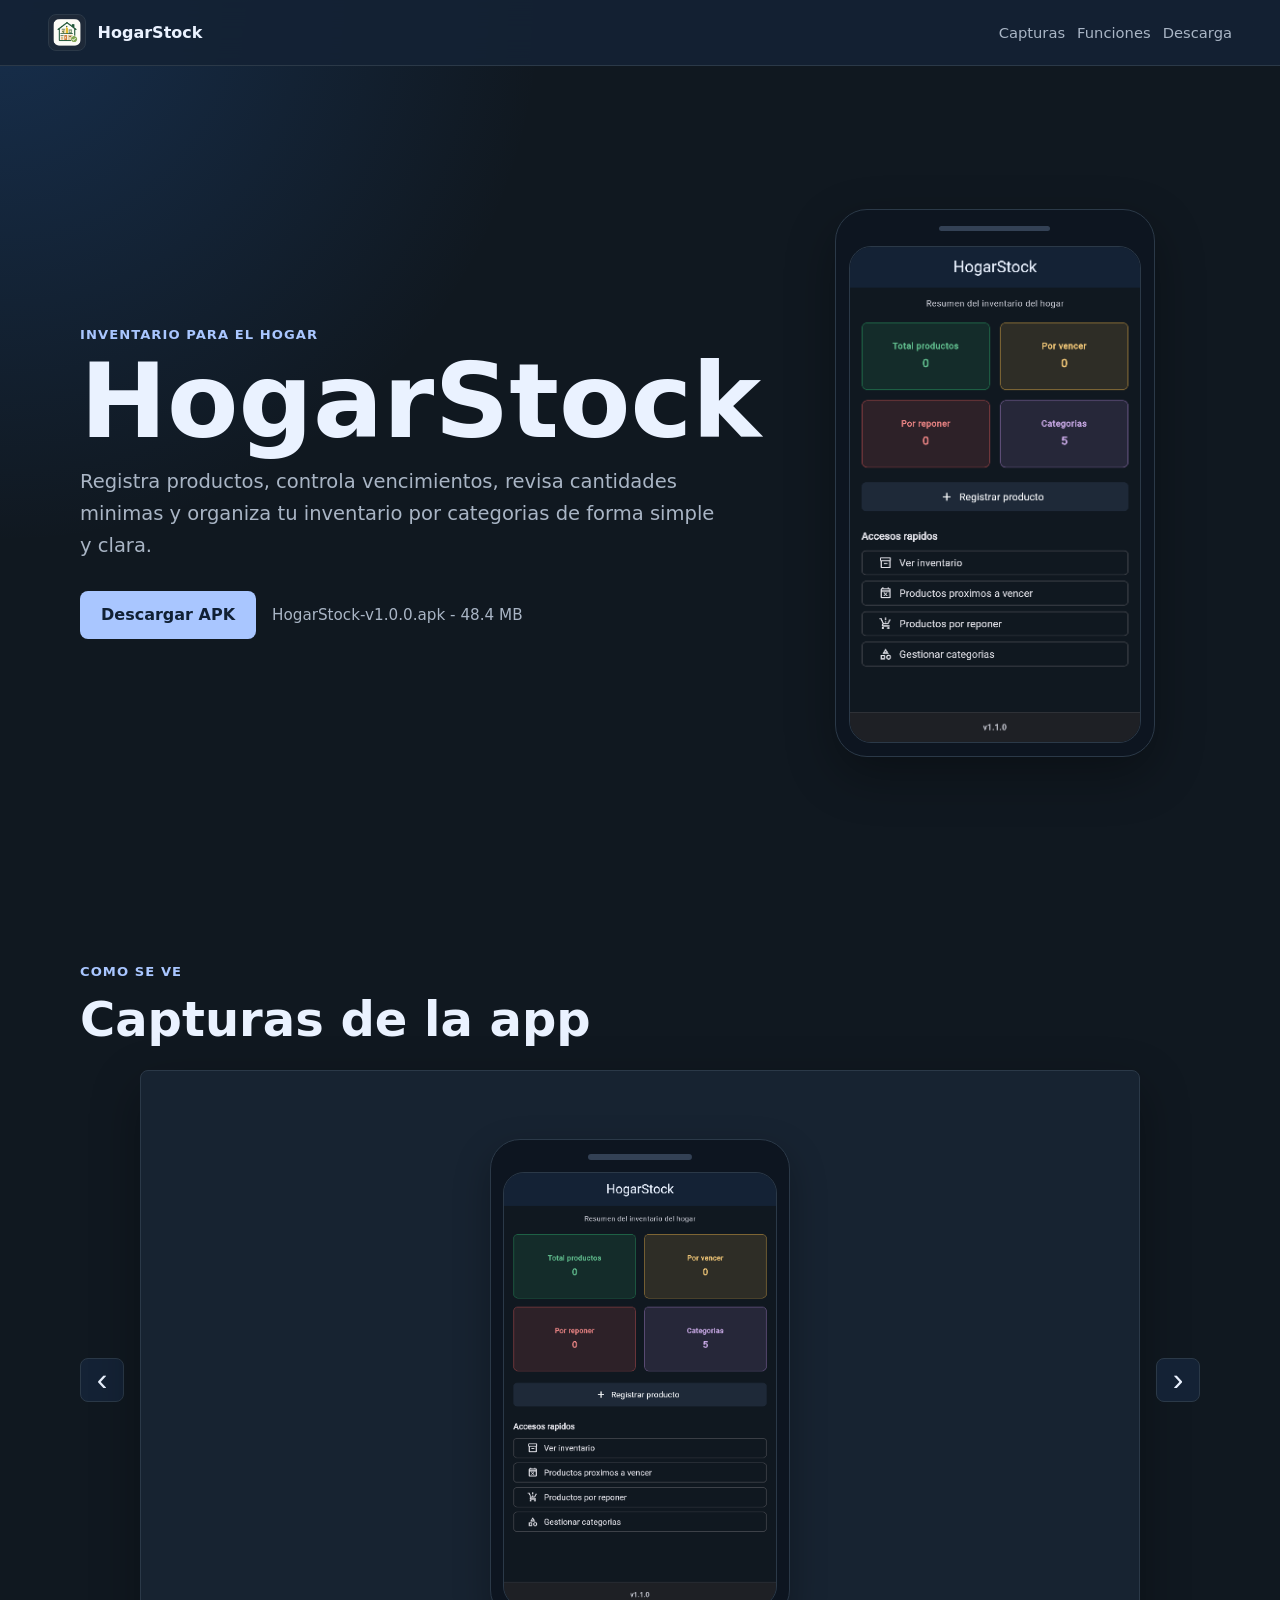
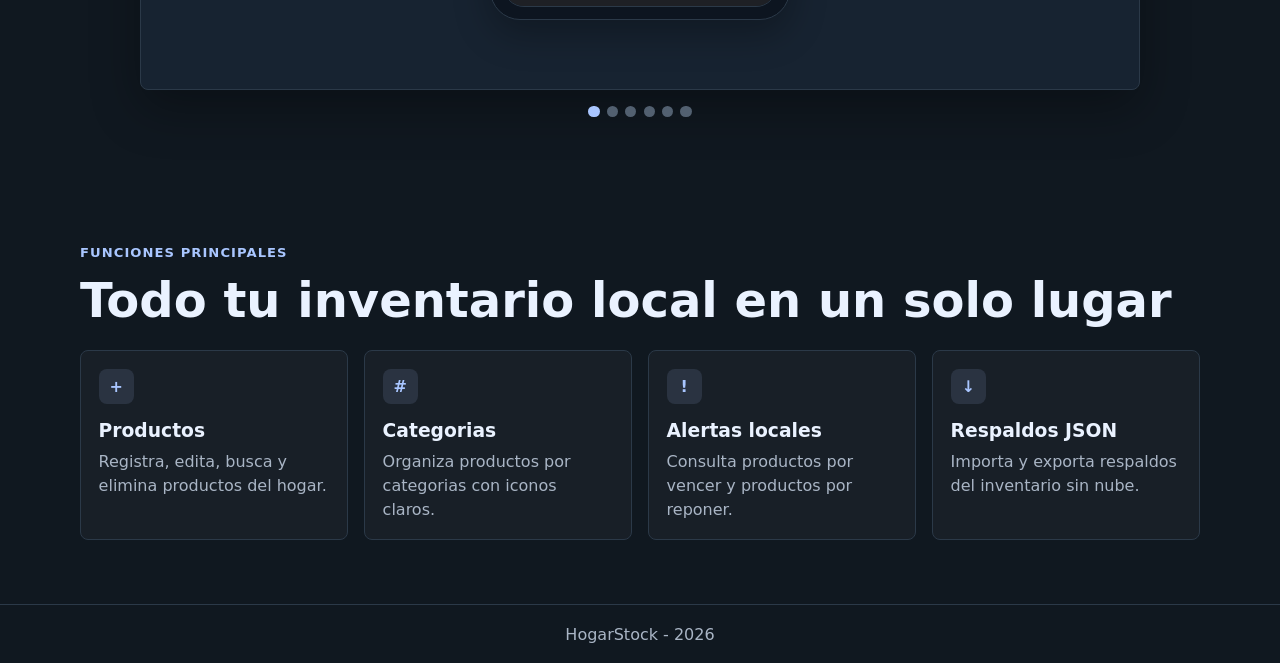
==== website/index.html @ a5e16e0a "feat: implement GitHub Actions workflow for website deployment and enhance web assets" ====
<!doctype html>
<html lang="es">
  <head>
    <meta charset="utf-8" />
    <meta name="viewport" content="width=device-width, initial-scale=1" />
    <meta
      name="description"
      content="HogarStock es una app para gestionar el inventario del hogar con productos, categorias, imagenes, vencimientos y exportacion local."
    />
    <title>HogarStock | Inventario del hogar</title>
    <link rel="icon" type="image/png" href="./img/icon.png" />
    <link rel="apple-touch-icon" href="./img/icon.png" />
    <link rel="stylesheet" href="./css/styles.css?v=20260621-cursor2" />
  </head>
  <body>
    <header class="topbar">
      <a class="brand" href="#inicio" aria-label="Ir al inicio">
        <img class="brand-mark" src="./img/icon.png" alt="" aria-hidden="true" />
        <span>HogarStock</span>
      </a>
      <nav class="nav" aria-label="Secciones principales">
        <a href="#capturas">Capturas</a>
        <a href="#funciones">Funciones</a>
        <a href="#downloadButton">Descarga</a>
      </nav>
    </header>

    <main id="inicio">
      <section class="hero">
        <div class="hero-content">
          <p class="eyebrow">Inventario para el hogar</p>
          <h1>HogarStock</h1>
          <p class="hero-copy">
            Registra productos, controla vencimientos, revisa cantidades minimas
            y organiza tu inventario por categorias de forma simple y clara.
          </p>
          <div class="hero-actions">
            <a class="primary-button disabled" id="downloadButton" href="#" aria-disabled="true">
              APK no disponible
            </a>
            <span class="download-meta" id="downloadMeta">
              Buscando ultima version...
            </span>
          </div>
        </div>

        <aside class="phone-preview" aria-label="Vista previa de HogarStock">
          <div class="phone-shell">
            <div class="phone-bar"></div>
            <img
              class="phone-screen"
              src="./img/home.png"
              alt="Pantalla de resumen de inventario en HogarStock"
            />
          </div>
        </aside>
      </section>

      <section class="section" id="capturas">
        <div class="section-heading">
          <p class="eyebrow">Como se ve</p>
          <h2>Capturas de la app</h2>
        </div>
        <div class="carousel" data-carousel>
          <button class="carousel-button" type="button" data-prev aria-label="Captura anterior">
            &#8249;
          </button>
          <div class="carousel-stage" id="carouselStage">
            <div class="empty-state">
              Agrega imagenes en <code>website/captures/</code> para mostrarlas aqui.
            </div>
          </div>
          <button class="carousel-button" type="button" data-next aria-label="Captura siguiente">
            &#8250;
          </button>
        </div>
        <div class="carousel-dots" id="carouselDots" aria-label="Selector de capturas"></div>
      </section>

      <section class="section features" id="funciones">
        <div class="section-heading">
          <p class="eyebrow">Funciones principales</p>
          <h2>Todo tu inventario local en un solo lugar</h2>
        </div>
        <div class="feature-grid">
          <article>
            <span class="feature-icon" aria-hidden="true">+</span>
            <h3>Productos</h3>
            <p>Registra, edita, busca y elimina productos del hogar.</p>
          </article>
          <article>
            <span class="feature-icon" aria-hidden="true">#</span>
            <h3>Categorias</h3>
            <p>Organiza productos por categorias con iconos claros.</p>
          </article>
          <article>
            <span class="feature-icon" aria-hidden="true">!</span>
            <h3>Alertas locales</h3>
            <p>Consulta productos por vencer y productos por reponer.</p>
          </article>
          <article>
            <span class="feature-icon" aria-hidden="true">&#8595;</span>
            <h3>Respaldos JSON</h3>
            <p>Importa y exporta respaldos del inventario sin nube.</p>
          </article>
        </div>
      </section>
    </main>

    <footer class="footer">
      <span>HogarStock - <span id="currentYear"></span></span>
    </footer>

    <script src="./js/app.js?v=20260621-cursor2" defer></script>
  </body>
</html>
---- website/css/styles.css ----
:root {
  color-scheme: dark;
  --bg: #101820;
  --surface: #172331;
  --surface-2: #142235;
  --line: #2b3948;
  --text: #eaf2ff;
  --muted: #a9b5c5;
  --primary: #a9c6ff;
  --primary-strong: #2f80ed;
  --success: #71d18b;
  --warning: #f3c969;
  --radius: 8px;
  --shadow: 0 18px 50px rgba(0, 0, 0, 0.32);
}

* {
  box-sizing: border-box;
}

html {
  scroll-behavior: smooth;
}

body {
  margin: 0;
  min-width: 320px;
  background:
    radial-gradient(circle at top left, rgba(47, 128, 237, 0.22), transparent 34rem),
    var(--bg);
  color: var(--text);
  font-family:
    Inter, ui-sans-serif, system-ui, -apple-system, BlinkMacSystemFont, "Segoe UI",
    sans-serif;
}

a,
button {
  color: inherit;
  cursor: pointer;
}

.topbar {
  position: sticky;
  top: 0;
  z-index: 20;
  display: flex;
  align-items: center;
  justify-content: space-between;
  gap: 1rem;
  padding: 0.85rem clamp(1rem, 4vw, 3rem);
  background: rgba(20, 34, 53, 0.92);
  border-bottom: 1px solid var(--line);
  backdrop-filter: blur(14px);
}

.brand,
.nav {
  display: flex;
  align-items: center;
  gap: 0.75rem;
}

.brand {
  text-decoration: none;
  font-weight: 800;
  cursor: pointer !important;
}

.brand * {
  cursor: pointer !important;
}

.brand-mark {
  width: 2.35rem;
  height: 2.35rem;
  object-fit: contain;
  border-radius: var(--radius);
  background: #1e2938;
  border: 1px solid var(--line);
}

.nav a {
  color: var(--muted);
  font-size: 0.92rem;
  text-decoration: none;
  cursor: pointer !important;
}

.nav a * {
  cursor: pointer !important;
}

.nav a:hover {
  color: var(--text);
}

.hero,
.section {
  width: min(1120px, calc(100% - 2rem));
  margin: 0 auto;
}

.hero {
  display: grid;
  grid-template-columns: minmax(0, 1.12fr) minmax(280px, 0.72fr);
  gap: clamp(2rem, 6vw, 4.5rem);
  align-items: center;
  min-height: calc(100vh - 4.1rem);
  padding: 3rem 0;
}

.eyebrow {
  margin: 0 0 0.75rem;
  color: var(--primary);
  font-size: 0.82rem;
  font-weight: 800;
  letter-spacing: 0.08em;
  text-transform: uppercase;
}

h1,
h2,
h3,
p {
  margin-top: 0;
}

h1 {
  margin-bottom: 1rem;
  font-size: clamp(3rem, 9vw, 6.5rem);
  line-height: 0.92;
}

h2 {
  margin-bottom: 0.85rem;
  font-size: clamp(1.8rem, 4vw, 3rem);
}

.hero-copy {
  max-width: 42rem;
  color: var(--muted);
  font-size: clamp(1rem, 2.2vw, 1.22rem);
  line-height: 1.65;
}

.hero-actions {
  display: flex;
  flex-wrap: wrap;
  align-items: center;
  gap: 1rem;
  margin-top: 1.8rem;
}

.primary-button {
  display: inline-flex;
  align-items: center;
  justify-content: center;
  min-height: 3rem;
  padding: 0.8rem 1.25rem;
  border-radius: var(--radius);
  background: var(--primary);
  color: #102034;
  font-weight: 800;
  text-decoration: none;
  border: 1px solid transparent;
  cursor: pointer !important;
  scroll-margin-top: 6rem;
  transition:
    background 160ms ease,
    box-shadow 160ms ease,
    outline-color 160ms ease;
}

.primary-button:not(.disabled):hover {
  background: #c4d8ff;
}

.primary-button.disabled {
  cursor: not-allowed !important;
  background: #334155;
  color: var(--muted);
  border-color: var(--line);
}

.primary-button.download-focus {
  box-shadow: 0 0 0 5px rgba(169, 198, 255, 0.24);
  outline: 2px solid var(--primary);
  outline-offset: 4px;
}

.download-meta {
  color: var(--muted);
  font-size: 0.95rem;
}

.phone-preview {
  display: flex;
  justify-content: center;
}

.phone-shell {
  width: min(320px, 100%);
  padding: 0.8rem;
  background: #0d1520;
  border: 1px solid var(--line);
  border-radius: 32px;
  box-shadow: var(--shadow);
}

.phone-bar {
  width: 38%;
  height: 0.35rem;
  margin: 0.2rem auto 0.9rem;
  border-radius: 999px;
  background: #334155;
}

.phone-screen {
  display: block;
  width: 100%;
  height: auto;
  border-radius: 22px;
  background: var(--surface);
  border: 1px solid var(--line);
}

.feature-grid article {
  border: 1px solid var(--line);
  border-radius: var(--radius);
  background: rgba(255, 255, 255, 0.03);
}

.section {
  padding: 4rem 0;
}

.section-heading {
  margin-bottom: 1.4rem;
}

.carousel {
  display: grid;
  grid-template-columns: auto minmax(0, 1fr) auto;
  gap: 1rem;
  align-items: center;
}

.carousel-stage {
  min-height: clamp(260px, 58vw, 620px);
  display: grid;
  place-items: center;
  overflow: hidden;
  border: 1px solid var(--line);
  border-radius: var(--radius);
  background: var(--surface);
  box-shadow: var(--shadow);
}

.capture-phone-shell {
  width: min(300px, 86%);
  max-height: clamp(250px, 56vw, 590px);
  display: flex;
  flex-direction: column;
  align-items: center;
  padding: 0.75rem;
  background: #0d1520;
  border: 1px solid var(--line);
  border-radius: 30px;
  box-shadow: 0 14px 36px rgba(0, 0, 0, 0.28);
  will-change: opacity, transform;
}

.capture-phone-shell.is-entering-next {
  animation: carousel-enter-next 280ms ease-out both;
}

.capture-phone-shell.is-entering-prev {
  animation: carousel-enter-prev 280ms ease-out both;
}

.capture-phone-bar {
  width: 38%;
  height: 0.34rem;
  flex: 0 0 auto;
  margin: 0.15rem auto 0.75rem;
  border-radius: 999px;
  background: #334155;
}

.capture-phone-screen {
  display: block;
  width: auto;
  max-width: 100%;
  max-height: calc(clamp(250px, 56vw, 590px) - 2rem);
  min-height: 0;
  border: 1px solid var(--line);
  border-radius: 21px;
  background: var(--surface);
  object-fit: contain;
}

.carousel-button {
  width: 2.75rem;
  height: 2.75rem;
  border: 1px solid var(--line);
  border-radius: var(--radius);
  background: var(--surface-2);
  color: var(--text);
  font-size: 2rem;
  cursor: pointer;
}

.carousel-button:disabled {
  cursor: not-allowed;
  opacity: 0.35;
}

.carousel-dots {
  display: flex;
  justify-content: center;
  gap: 0.45rem;
  margin-top: 1rem;
}

.carousel-dots button {
  width: 0.7rem;
  height: 0.7rem;
  padding: 0;
  border: 0;
  border-radius: 999px;
  background: #526070;
  cursor: pointer;
}

.carousel-dots button.active {
  background: var(--primary);
}

@keyframes carousel-enter-next {
  from {
    opacity: 0;
    transform: translateX(1.2rem) scale(0.985);
  }

  to {
    opacity: 1;
    transform: translateX(0) scale(1);
  }
}

@keyframes carousel-enter-prev {
  from {
    opacity: 0;
    transform: translateX(-1.2rem) scale(0.985);
  }

  to {
    opacity: 1;
    transform: translateX(0) scale(1);
  }
}

@media (prefers-reduced-motion: reduce) {
  .capture-phone-shell.is-entering-next,
  .capture-phone-shell.is-entering-prev {
    animation: carousel-fade-in 120ms ease-out both;
  }

  @keyframes carousel-fade-in {
    from {
      opacity: 0;
    }

    to {
      opacity: 1;
    }
  }
}

.empty-state {
  max-width: 28rem;
  padding: 2rem;
  color: var(--muted);
  text-align: center;
  line-height: 1.5;
}

.empty-state code {
  color: var(--primary);
}

.feature-grid {
  display: grid;
  grid-template-columns: repeat(4, 1fr);
  gap: 1rem;
}

.feature-grid article {
  padding: 1.1rem;
}

.feature-icon {
  display: grid;
  width: 2.2rem;
  height: 2.2rem;
  margin-bottom: 1rem;
  place-items: center;
  border-radius: var(--radius);
  background: rgba(169, 198, 255, 0.12);
  color: var(--primary);
  font-weight: 900;
}

.feature-grid h3 {
  margin-bottom: 0.55rem;
}

.feature-grid p {
  margin: 0;
  color: var(--muted);
  line-height: 1.5;
}

.footer {
  display: flex;
  justify-content: center;
  padding: 1.2rem clamp(1rem, 4vw, 3rem);
  color: var(--muted);
  text-align: center;
  border-top: 1px solid var(--line);
}

@media (max-width: 820px) {
  .nav {
    display: none;
  }

  .hero {
    grid-template-columns: 1fr;
    min-height: auto;
  }

  .phone-preview {
    order: -1;
  }

  .feature-grid {
    grid-template-columns: repeat(2, 1fr);
  }
}

@media (max-width: 560px) {
  .carousel {
    grid-template-columns: 1fr;
  }

  .carousel-button {
    width: 100%;
  }

  .feature-grid {
    grid-template-columns: 1fr;
  }

  .footer {
    justify-content: center;
  }
}
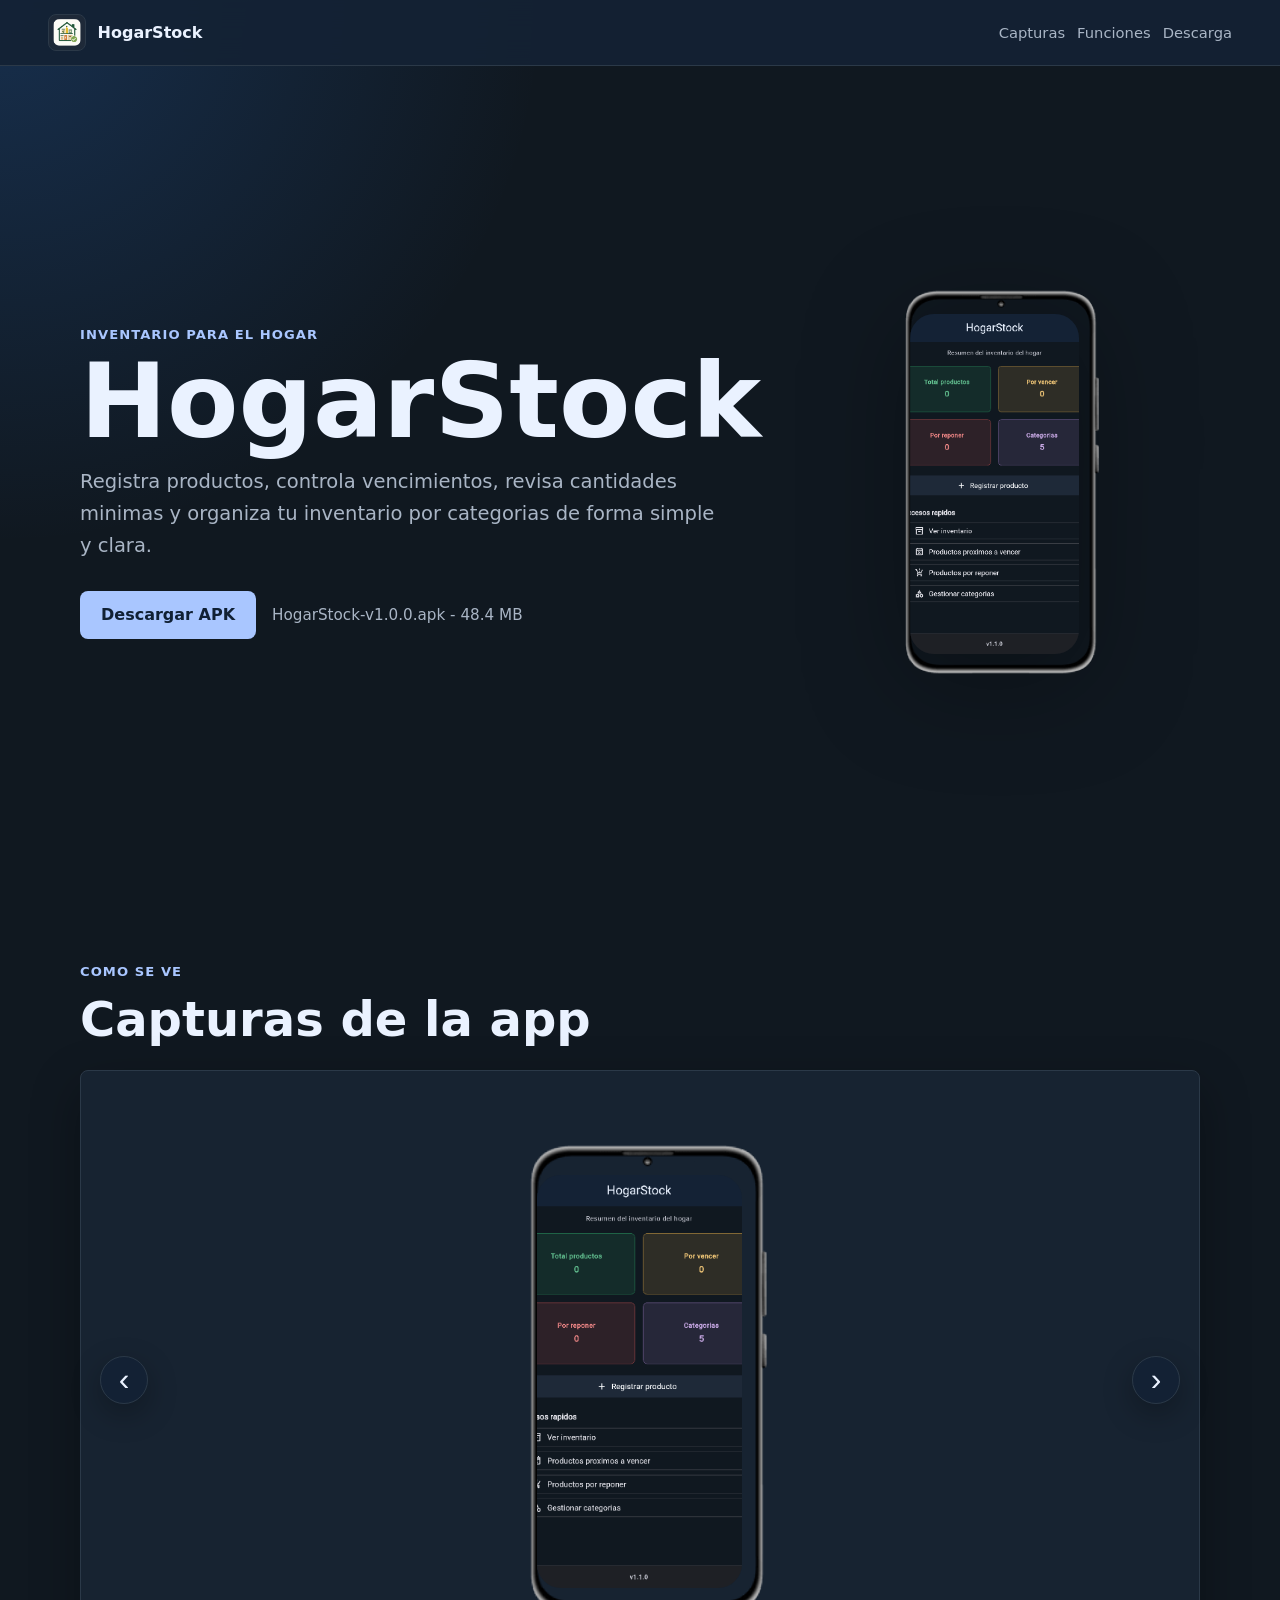
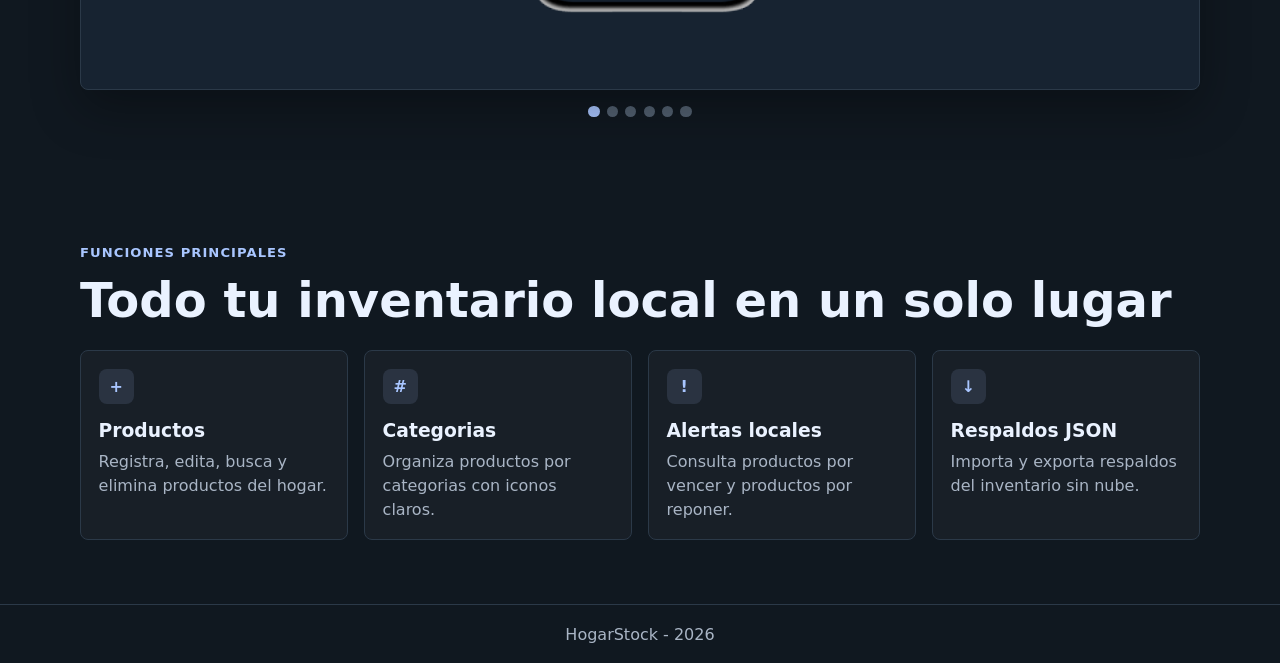
==== commit 21a0a06a: "feat: implement capture modal for enlarged images and enhance carousel functionality" ====
--- a/website/index.html
+++ b/website/index.html
@@ -10,7 +10,7 @@
     <title>HogarStock | Inventario del hogar</title>
     <link rel="icon" type="image/png" href="./img/icon.png" />
     <link rel="apple-touch-icon" href="./img/icon.png" />
-    <link rel="stylesheet" href="./css/styles.css?v=20260621-cursor2" />
+    <link rel="stylesheet" href="./css/styles.css?v=20260621-captures-modal" />
   </head>
   <body>
     <header class="topbar">
@@ -45,13 +45,18 @@
         </div>
 
         <aside class="phone-preview" aria-label="Vista previa de HogarStock">
-          <div class="phone-shell">
-            <div class="phone-bar"></div>
+          <div class="phone-frame hero-phone-frame">
             <img
-              class="phone-screen"
+              class="phone-frame-screen"
               src="./img/home.png"
               alt="Pantalla de resumen de inventario en HogarStock"
             />
+            <span class="phone-frame-overlay" aria-hidden="true">
+              <span class="phone-frame-overlay-part is-top"></span>
+              <span class="phone-frame-overlay-part is-right"></span>
+              <span class="phone-frame-overlay-part is-bottom"></span>
+              <span class="phone-frame-overlay-part is-left"></span>
+            </span>
           </div>
         </aside>
       </section>
@@ -63,7 +68,7 @@
         </div>
         <div class="carousel" data-carousel>
           <button class="carousel-button" type="button" data-prev aria-label="Captura anterior">
-            &#8249;
+            <span aria-hidden="true">&#8249;</span>
           </button>
           <div class="carousel-stage" id="carouselStage">
             <div class="empty-state">
@@ -71,7 +76,7 @@
             </div>
           </div>
           <button class="carousel-button" type="button" data-next aria-label="Captura siguiente">
-            &#8250;
+            <span aria-hidden="true">&#8250;</span>
           </button>
         </div>
         <div class="carousel-dots" id="carouselDots" aria-label="Selector de capturas"></div>
@@ -111,6 +116,19 @@
       <span>HogarStock - <span id="currentYear"></span></span>
     </footer>
 
-    <script src="./js/app.js?v=20260621-cursor2" defer></script>
+    <button class="back-to-top" type="button" aria-label="Volver al inicio" hidden>
+      <svg xmlns="http://www.w3.org/2000/svg" height="24px" viewBox="0 -960 960 960" width="24px" fill="#1f1f1f" aria-hidden="true">
+        <path d="M480-528 296-344l-56-56 240-240 240 240-56 56-184-184Z" />
+      </svg>
+    </button>
+
+    <div class="capture-modal" id="captureModal" role="dialog" aria-modal="true" aria-label="Captura ampliada" hidden>
+      <button class="modal-close" type="button" aria-label="Cerrar captura ampliada">
+        <span aria-hidden="true">&times;</span>
+      </button>
+      <div class="modal-content"></div>
+    </div>
+
+    <script src="./js/app.js?v=20260621-captures-modal" defer></script>
   </body>
 </html>
--- a/website/css/styles.css
+++ b/website/css/styles.css
@@ -32,6 +32,10 @@
   font-family:
     Inter, ui-sans-serif, system-ui, -apple-system, BlinkMacSystemFont, "Segoe UI",
     sans-serif;
+}
+
+body.modal-open {
+  overflow: hidden;
 }
 
 a,
@@ -199,30 +203,73 @@
   justify-content: center;
 }
 
-.phone-shell {
-  width: min(320px, 100%);
-  padding: 0.8rem;
-  background: #0d1520;
-  border: 1px solid var(--line);
-  border-radius: 32px;
-  box-shadow: var(--shadow);
-}
-
-.phone-bar {
-  width: 38%;
-  height: 0.35rem;
-  margin: 0.2rem auto 0.9rem;
-  border-radius: 999px;
-  background: #334155;
-}
-
-.phone-screen {
+.phone-frame {
+  --screen-top: 8.9%;
+  --screen-right: 29.6%;
+  --screen-bottom: 8.4%;
+  --screen-left: 29.3%;
+  position: relative;
+  aspect-ratio: 1;
   display: block;
-  width: 100%;
-  height: auto;
-  border-radius: 22px;
-  background: var(--surface);
-  border: 1px solid var(--line);
+  border: 0;
+  background: url("../img/cell-phone.png") center / contain no-repeat;
+  overflow: hidden;
+  will-change: opacity, transform;
+}
+
+.hero-phone-frame {
+  width: min(420px, 100%);
+  filter: drop-shadow(0 18px 50px rgba(0, 0, 0, 0.32));
+}
+
+.phone-frame-screen,
+.capture-open {
+  position: absolute;
+  top: var(--screen-top);
+  right: var(--screen-right);
+  bottom: var(--screen-bottom);
+  left: var(--screen-left);
+  display: block;
+  border: 0;
+  border-radius: 24px;
+  background: #101820;
+  overflow: hidden;
+}
+
+.phone-frame-screen {
+  width: calc(100% - var(--screen-left) - var(--screen-right));
+  height: calc(100% - var(--screen-top) - var(--screen-bottom));
+  object-fit: cover;
+  object-position: top center;
+}
+
+.phone-frame-overlay {
+  position: absolute;
+  inset: 0;
+  z-index: 2;
+  pointer-events: none;
+}
+
+.phone-frame-overlay-part {
+  position: absolute;
+  inset: 0;
+  background: url("../img/cell-phone.png") center / contain no-repeat;
+}
+
+.phone-frame-overlay-part.is-top {
+  clip-path: inset(0 0 calc(100% - var(--screen-top)) 0);
+}
+
+.phone-frame-overlay-part.is-right {
+  clip-path: inset(0 0 0 calc(100% - var(--screen-right)));
+}
+
+.phone-frame-overlay-part.is-bottom {
+  clip-path: inset(calc(100% - var(--screen-bottom)) 0 0 0);
+}
+
+.phone-frame-overlay-part.is-left {
+  clip-path: inset(0 calc(100% - var(--screen-left)) 0 0);
 }
 
 .feature-grid article {
@@ -240,10 +287,7 @@
 }
 
 .carousel {
-  display: grid;
-  grid-template-columns: auto minmax(0, 1fr) auto;
-  gap: 1rem;
-  align-items: center;
+  position: relative;
 }
 
 .carousel-stage {
@@ -257,58 +301,81 @@
   box-shadow: var(--shadow);
 }
 
-.capture-phone-shell {
-  width: min(300px, 86%);
-  max-height: clamp(250px, 56vw, 590px);
-  display: flex;
-  flex-direction: column;
-  align-items: center;
-  padding: 0.75rem;
-  background: #0d1520;
-  border: 1px solid var(--line);
-  border-radius: 30px;
-  box-shadow: 0 14px 36px rgba(0, 0, 0, 0.28);
-  will-change: opacity, transform;
-}
-
-.capture-phone-shell.is-entering-next {
+.capture-phone-frame {
+  width: min(500px, 86%);
+}
+
+.capture-phone-frame.is-entering-next {
   animation: carousel-enter-next 280ms ease-out both;
 }
 
-.capture-phone-shell.is-entering-prev {
+.capture-phone-frame.is-entering-prev {
   animation: carousel-enter-prev 280ms ease-out both;
 }
 
-.capture-phone-bar {
-  width: 38%;
-  height: 0.34rem;
-  flex: 0 0 auto;
-  margin: 0.15rem auto 0.75rem;
-  border-radius: 999px;
-  background: #334155;
+.capture-open {
+  padding: 0;
+  cursor: zoom-in;
 }
 
 .capture-phone-screen {
   display: block;
-  width: auto;
-  max-width: 100%;
-  max-height: calc(clamp(250px, 56vw, 590px) - 2rem);
-  min-height: 0;
+  width: 100%;
+  height: 100%;
+  background: var(--surface);
+  object-fit: cover;
+  object-position: top center;
+}
+
+.capture-open:focus-visible,
+.carousel-button:focus-visible,
+.carousel-dots button:focus-visible,
+.back-to-top:focus-visible,
+.modal-close:focus-visible {
+  outline: 3px solid rgba(169, 198, 255, 0.8);
+  outline-offset: 3px;
+}
+
+.carousel-button {
+  position: absolute;
+  top: 50%;
+  z-index: 2;
+  display: grid;
+  width: 3rem;
+  height: 3rem;
+  place-items: center;
   border: 1px solid var(--line);
-  border-radius: 21px;
-  background: var(--surface);
-  object-fit: contain;
-}
-
-.carousel-button {
-  width: 2.75rem;
-  height: 2.75rem;
-  border: 1px solid var(--line);
-  border-radius: var(--radius);
-  background: var(--surface-2);
+  border-radius: 999px;
+  background: rgba(20, 34, 53, 0.88);
   color: var(--text);
+  box-shadow: 0 10px 30px rgba(0, 0, 0, 0.28);
+  cursor: pointer;
+  transform: translateY(-50%);
+  transition:
+    background 160ms ease,
+    border-color 160ms ease,
+    transform 160ms ease;
+}
+
+.carousel-button[data-prev] {
+  left: clamp(0.75rem, 2vw, 1.25rem);
+}
+
+.carousel-button[data-next] {
+  right: clamp(0.75rem, 2vw, 1.25rem);
+}
+
+.carousel-button span {
+  display: block;
   font-size: 2rem;
-  cursor: pointer;
+  line-height: 1;
+  transform: translateY(-0.08rem);
+}
+
+.carousel-button:hover {
+  background: rgba(31, 48, 69, 0.96);
+  border-color: rgba(169, 198, 255, 0.44);
+  transform: translateY(-50%) scale(1.04);
 }
 
 .carousel-button:disabled {
@@ -337,6 +404,90 @@
   background: var(--primary);
 }
 
+.capture-modal {
+  position: fixed;
+  inset: 0;
+  z-index: 40;
+  display: grid;
+  place-items: center;
+  padding: clamp(1rem, 4vw, 2rem);
+  background: rgba(6, 12, 20, 0.84);
+  backdrop-filter: blur(12px);
+}
+
+.capture-modal[hidden],
+.back-to-top[hidden] {
+  display: none;
+}
+
+.modal-content {
+  width: min(92vw, 720px);
+  max-height: min(88vh, 880px);
+  display: grid;
+  place-items: center;
+}
+
+.modal-content .capture-phone-frame {
+  width: min(88vh, 720px, 92vw);
+}
+
+.modal-content .capture-open {
+  cursor: default;
+}
+
+.modal-close,
+.back-to-top {
+  display: grid;
+  place-items: center;
+  border: 1px solid rgba(169, 198, 255, 0.3);
+  border-radius: 999px;
+  background: rgba(20, 34, 53, 0.94);
+  color: var(--text);
+  box-shadow: 0 14px 34px rgba(0, 0, 0, 0.32);
+}
+
+.modal-close {
+  position: fixed;
+  top: clamp(1rem, 3vw, 1.5rem);
+  right: clamp(1rem, 3vw, 1.5rem);
+  width: 2.9rem;
+  height: 2.9rem;
+  font-size: 2rem;
+}
+
+.modal-close span {
+  line-height: 1;
+  transform: translateY(-0.08rem);
+}
+
+.back-to-top {
+  position: fixed;
+  right: clamp(1rem, 4vw, 1.6rem);
+  bottom: clamp(1rem, 4vw, 1.6rem);
+  z-index: 30;
+  width: 3rem;
+  height: 3rem;
+  background: var(--primary);
+  opacity: 0;
+  pointer-events: none;
+  transform: translateY(0.65rem);
+  transition:
+    opacity 160ms ease,
+    transform 160ms ease,
+    background 160ms ease;
+}
+
+.back-to-top.is-visible {
+  opacity: 1;
+  pointer-events: auto;
+  transform: translateY(0);
+}
+
+.modal-close:hover,
+.back-to-top:hover {
+  background: #c4d8ff;
+}
+
 @keyframes carousel-enter-next {
   from {
     opacity: 0;
@@ -362,8 +513,8 @@
 }
 
 @media (prefers-reduced-motion: reduce) {
-  .capture-phone-shell.is-entering-next,
-  .capture-phone-shell.is-entering-prev {
+  .capture-phone-frame.is-entering-next,
+  .capture-phone-frame.is-entering-prev {
     animation: carousel-fade-in 120ms ease-out both;
   }
 
@@ -432,8 +583,26 @@
 }
 
 @media (max-width: 820px) {
+  .topbar {
+    flex-wrap: wrap;
+    justify-content: center;
+    gap: 0.65rem 1rem;
+    padding-block: 0.75rem;
+  }
+
+  .brand {
+    width: 100%;
+    justify-content: center;
+  }
+
   .nav {
-    display: none;
+    width: 100%;
+    justify-content: center;
+    gap: clamp(0.75rem, 4vw, 1.35rem);
+  }
+
+  .nav a {
+    font-size: clamp(0.85rem, 3.5vw, 0.95rem);
   }
 
   .hero {
@@ -441,22 +610,49 @@
     min-height: auto;
   }
 
-  .phone-preview {
-    order: -1;
-  }
-
   .feature-grid {
     grid-template-columns: repeat(2, 1fr);
   }
 }
 
 @media (max-width: 560px) {
-  .carousel {
-    grid-template-columns: 1fr;
+  .topbar {
+    position: static;
+  }
+
+  .brand-mark {
+    width: 2rem;
+    height: 2rem;
+  }
+
+  .hero-content {
+    text-align: center;
+  }
+
+  .hero-actions {
+    justify-content: center;
+  }
+
+  .download-meta {
+    width: 100%;
+    text-align: center;
   }
 
   .carousel-button {
-    width: 100%;
+    width: 2.7rem;
+    height: 2.7rem;
+  }
+
+  .carousel-button[data-prev] {
+    left: 0.55rem;
+  }
+
+  .carousel-button[data-next] {
+    right: 0.55rem;
+  }
+
+  .capture-phone-frame {
+    width: min(360px, 94%);
   }
 
   .feature-grid {
